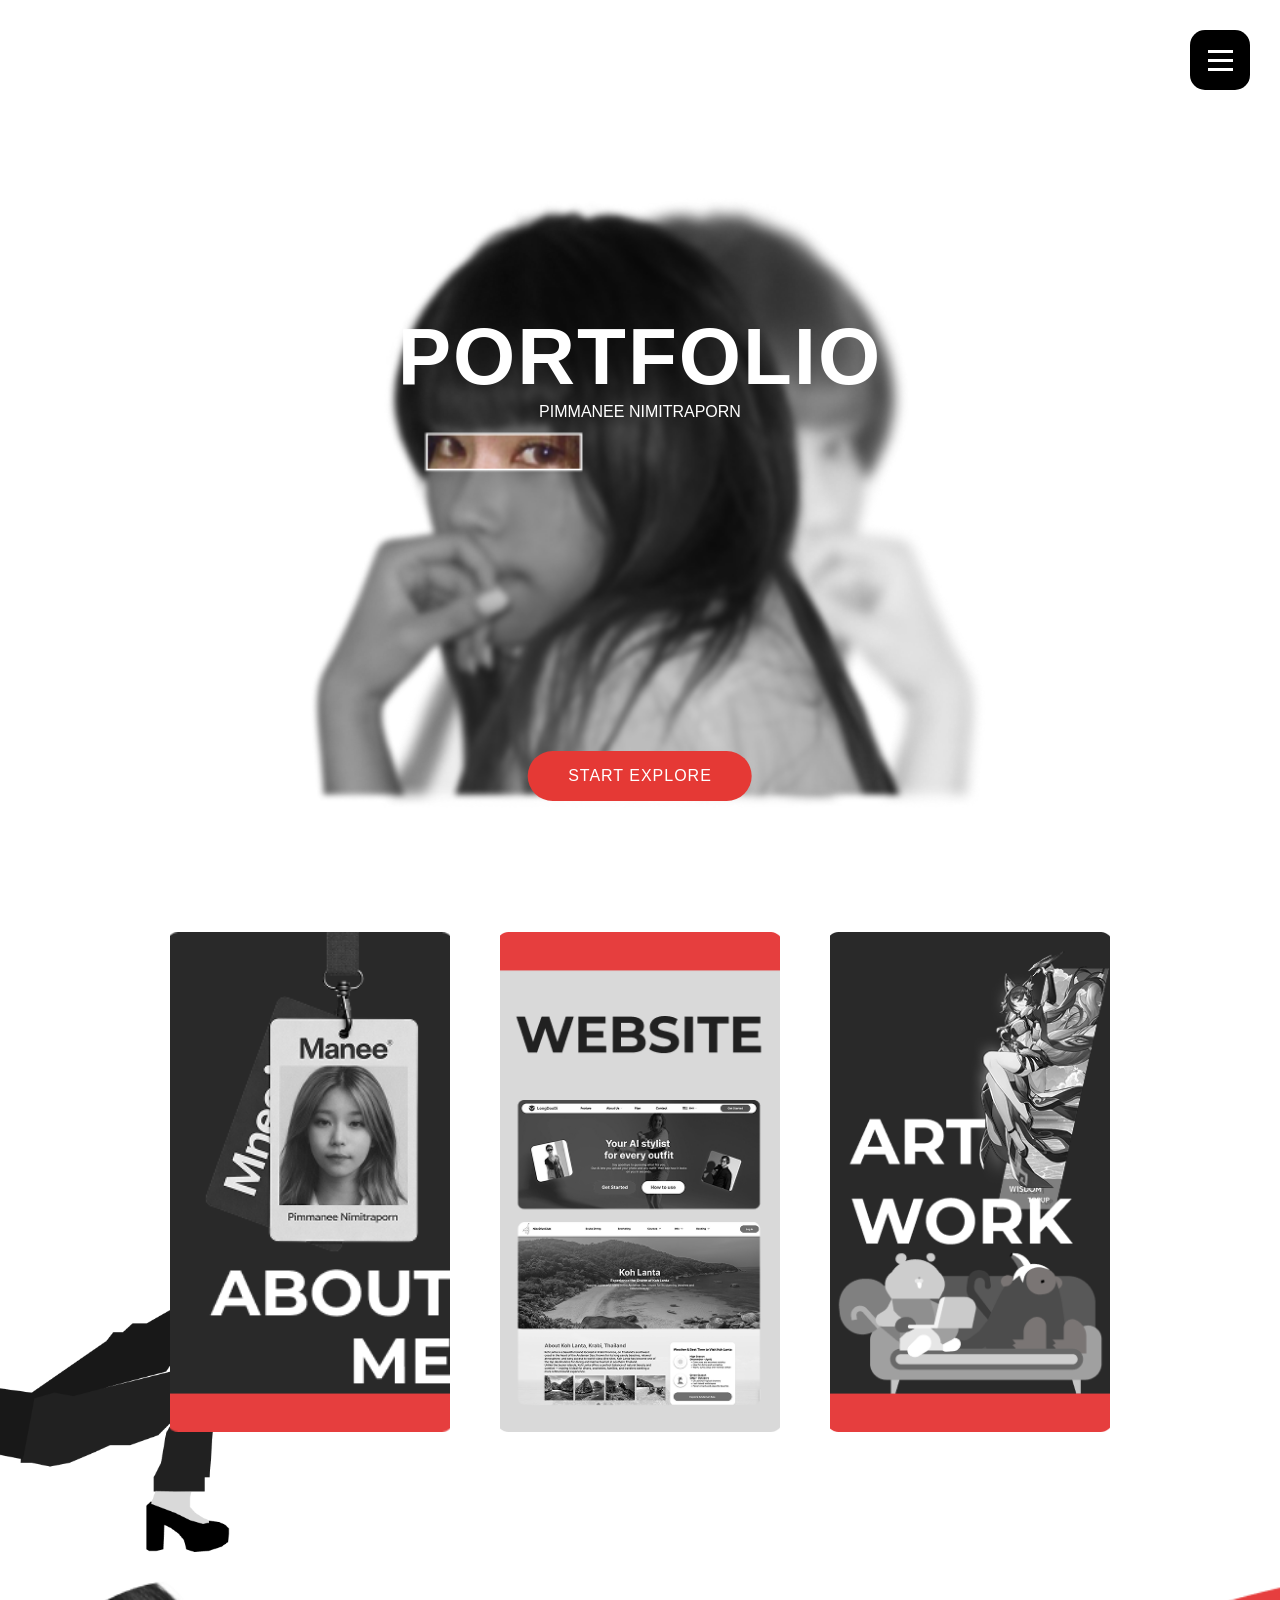
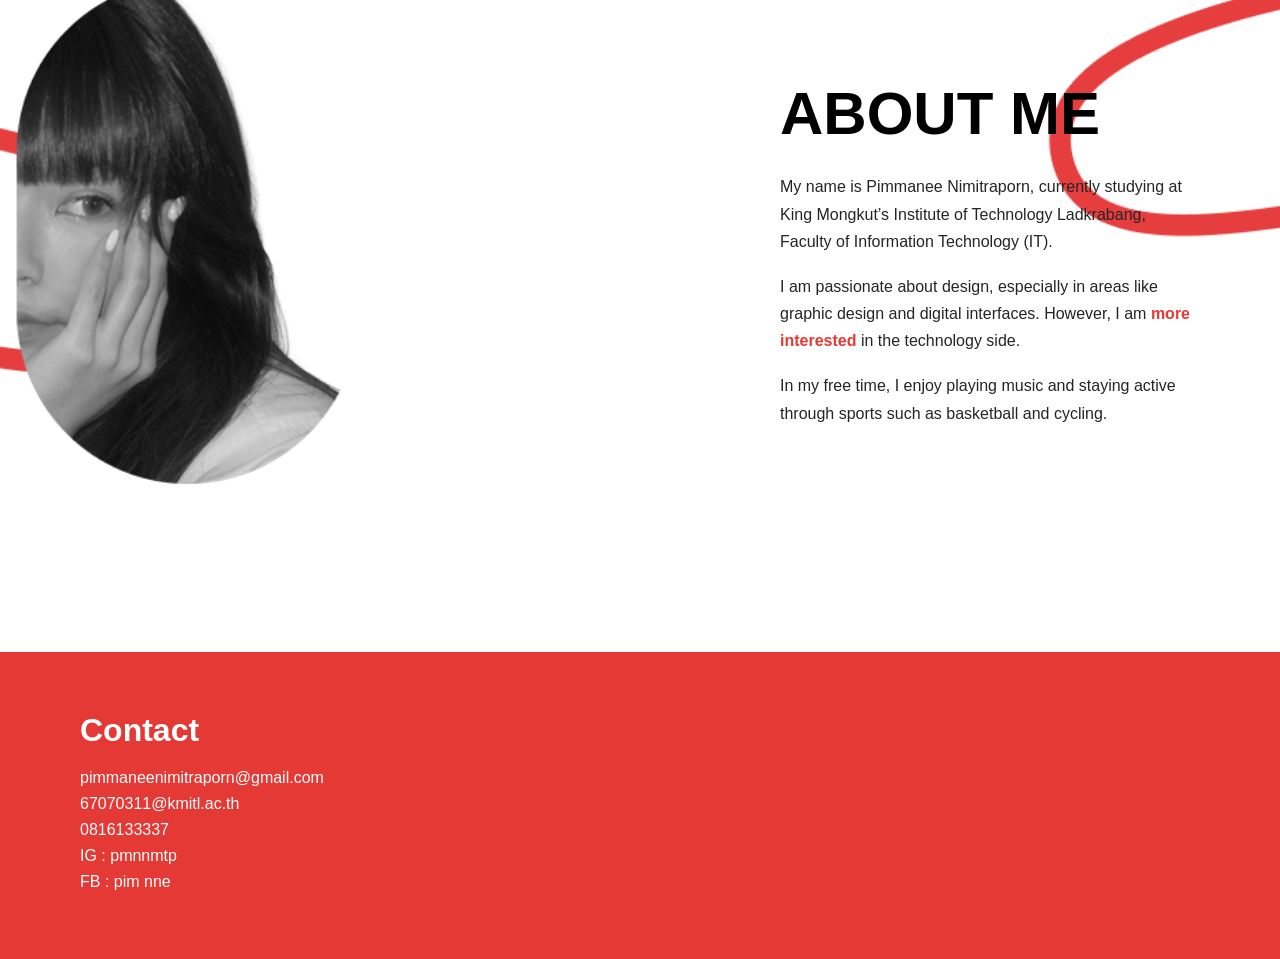
==== index.html @ e29a36db "fix" ====
<!DOCTYPE html>
<html lang="en">
<head>
  <meta charset="UTF-8">
  <title>Portfolio</title>
  <link rel="stylesheet" href="home/style.css">
</head>
<body>

<!-- HERO -->
<section class="hero">
  <img src="home/home_img/hero.png" class="hero-bg">

  <div class="overlay"></div>

  <div class="hero-content">
    <h1>PORTFOLIO</h1>
    <p>PIMMANEE NIMITRAPORN</p>
    <button class="btn" onclick="location.href='../work/index.html'">
  START EXPLORE
</button>
  </div>

    <!-- ปุ่มเมนู -->
    <div class="menu-btn" onclick="toggleMenu()">
    <span></span>
    <span></span>
    <span></span>
    </div>

    <!-- เมนู -->
    <div class="menu-panel" id="menu">
    <ul>
        <li><a href="../home/index.html">Home</a></li>
        <li><a href="./work/work.html">Work</a></li>
        <li><a href="../work/index.html">Contact</a></li>
        </ul>
    </div>
    </section>

<section class="cards-section">

  <!-- รูปด้านซ้าย -->
  <img src="home/home_img/person.png" class="side-img">

  <!-- cards -->
  <div class="cards">
    <img src="home/home_img/card1.png" class="card">
    <img src="home/home_img/card2.png" class="card">
    <img src="home/home_img/card3.png" class="card">
  </div>

</section>

<section class="about">

  <!-- รูป (เส้น + คน) -->
  <img src="home/home_img/about_bg.png" class="about-img">

  <!-- content -->
  <div class="about-content">
    <h2>ABOUT ME</h2>

    <p>
      My name is Pimmanee Nimitraporn, currently studying at King Mongkut’s Institute of Technology Ladkrabang, Faculty of Information Technology (IT).
    </p>

    <p>
      I am passionate about design, especially in areas like graphic design and digital interfaces. However, I am <span class="highlight">more interested</span> in the technology side.
    </p>

    <p>
      In my free time, I enjoy playing music and staying active through sports such as basketball and cycling.
    </p>

    <button class="btn">Click Here To See My Work!</button>
  </div>

</section>

<!-- CONTACT -->
<section class="contact">
  <h2>Contact</h2>
  <p>pimmaneenimitraporn@gmail.com</p>
  <p>67070311@kmitl.ac.th</p>
  <p>0816133337</p>
  <p>IG : pmnnmtp</p>
  <p>FB : pim nne</p>
</section>
    <script src="home/script.js"></script>
</body>
</html>
---- home/style.css ----
* {
  margin: 0;
  padding: 0;
  box-sizing: border-box;
  font-family: 'Poppins', sans-serif;
}

/* HERO */
.hero {
  position: relative;
  overflow: hidden;
}

.hero-bg {
  width: 100%;
  height: 100%;
  object-fit: cover;
  object-position: center;
}


.hero-content {
  position: absolute;
  top: 100%;
  left: 100%;
  color: white;
}

.hero-content h1 {
  font-size: 80px;
  letter-spacing: 2px;
}

.hero-content {
  position: absolute;
  top: 50%;
  left: 50%;
  transform: translate(-50%, -50%);
  text-align: center;
}

/* BUTTON */
.btn {
  margin-top: 60px;
  transform: translateY(300px); /* ดันลงเพิ่ม */

  padding: 16px 40px;   /* 🔥 ปุ่มใหญ่ขึ้น */
  font-size: 16px;      /* 🔥 ตัวหนังสือใหญ่ขึ้น */

  border-radius: 40px;  /* มนขึ้น */
  letter-spacing: 1px;  /* spacing ตัวอักษร */

  background: #e53935;
  color: white;
  border: none;
  cursor: pointer;
  transition: 0.3s;
}

/*----------------- ปุ่ม --------------------*/
.menu-btn {
  position: fixed;
  top: 30px;
  right: 30px;
  width: 60px;
  height: 60px;
  background: black;
  border-radius: 15px;
  display: flex;
  justify-content: center;
  align-items: center;
  flex-direction: column;
  gap: 6px;
  cursor: pointer;
  z-index: 1000;
}

.menu-btn span {
  width: 25px;
  height: 3px;
  background: white;
}

/* panel */
.menu-panel {
  position: fixed;
  top: 0;
  right: -100%;
  width: 30%;
  height: 100vh;
  background: rgba(0,0,0,0.9);
  backdrop-filter: blur(10px);

  display: flex;
  justify-content: center;
  align-items: center;

  transition: 0.4s ease;
  z-index: 999;
}

.menu-panel.active {
  right: 0;
}

/* list */
.menu-panel ul {
  list-style: none;
  text-align: center;
  padding: 0;
}

/* 🔥 สำคัญ: style อยู่ที่ a */
.menu-panel a {
  display: block;
  color: white;
  font-size: 22px;
  margin: 20px 0;
  text-decoration: none;
  transition: 0.3s;
  text-decoration: none;
}

/* hover เท่ๆ */
.menu-panel a:hover {
  color: #e53935;
  transform: scale(1.1);
}

/* click effect */
.menu-panel a:active {
  transform: scale(0.95);
}

/* ------------------- CARD SECTION -------------------*/
.cards-section {
  position: relative;
  padding: 120px 0;
  overflow: hidden;
}

/* รูปซ้าย */
.side-img {
  position: absolute;
  left: 0;
  bottom: 0;
  width: 320px;
  z-index: 0;
}

/* container */
.cards {
  display: flex;
  justify-content: center;
  align-items: flex-end; /* 🔥 ทำให้ฐานเท่ากัน */
  gap: 50px;
  position: relative;
  z-index: 1;
}

/* card (เป็นรูปเลย) */
.card {
  width: 280px;
  height: 500px;
  object-fit: cover;
  cursor: pointer;
  transition: 0.3s;
}

/* hover */
.card:hover {
  transform: translateY(-12px) scale(1.05);
  box-shadow: 0 20px 40px rgba(0,0,0,0.2);
}

/* SECTION */
.about {
  position: relative;
  width: 100%;
  min-height: 700px;
  overflow: hidden;

  display: flex;
  align-items: center;
  padding: 100px 80px;
}

/* รูป */
.about-img {
  position: absolute;
  top: 0;
  left: 0;
  width: 100%;
  height: 100%;
  object-fit: cover;

}

/* content */
.about-content {
  position: relative;
  z-index: 1;

  max-width: 600px;
  margin-left: 700px;

  color: rgb(0, 0, 0);
}

/* title */
.about-content h2 {
  font-size: 60px;
  margin-bottom: 25px;
}

/* text */
.about-content p {
  margin-bottom: 18px;
  line-height: 1.7;
  color: #252525;
}

/* highlight */
.highlight {
  color: #e53935;
  font-weight: 600;
}

/* button */
.btn {
  margin-top: 30px;
  padding: 16px 40px;
  border-radius: 40px;
  background: #e53935;
  color: white;
  border: none;
  cursor: pointer;
  transition: 0.3s;
}

/* CONTACT */
.contact {
  background: #e53935;
  color: white;
  padding: 60px 80px;
}

.contact h2 {
  font-size: 32px;
  margin-bottom: 20px;
}

.contact p {
  margin-bottom: 8px;
}
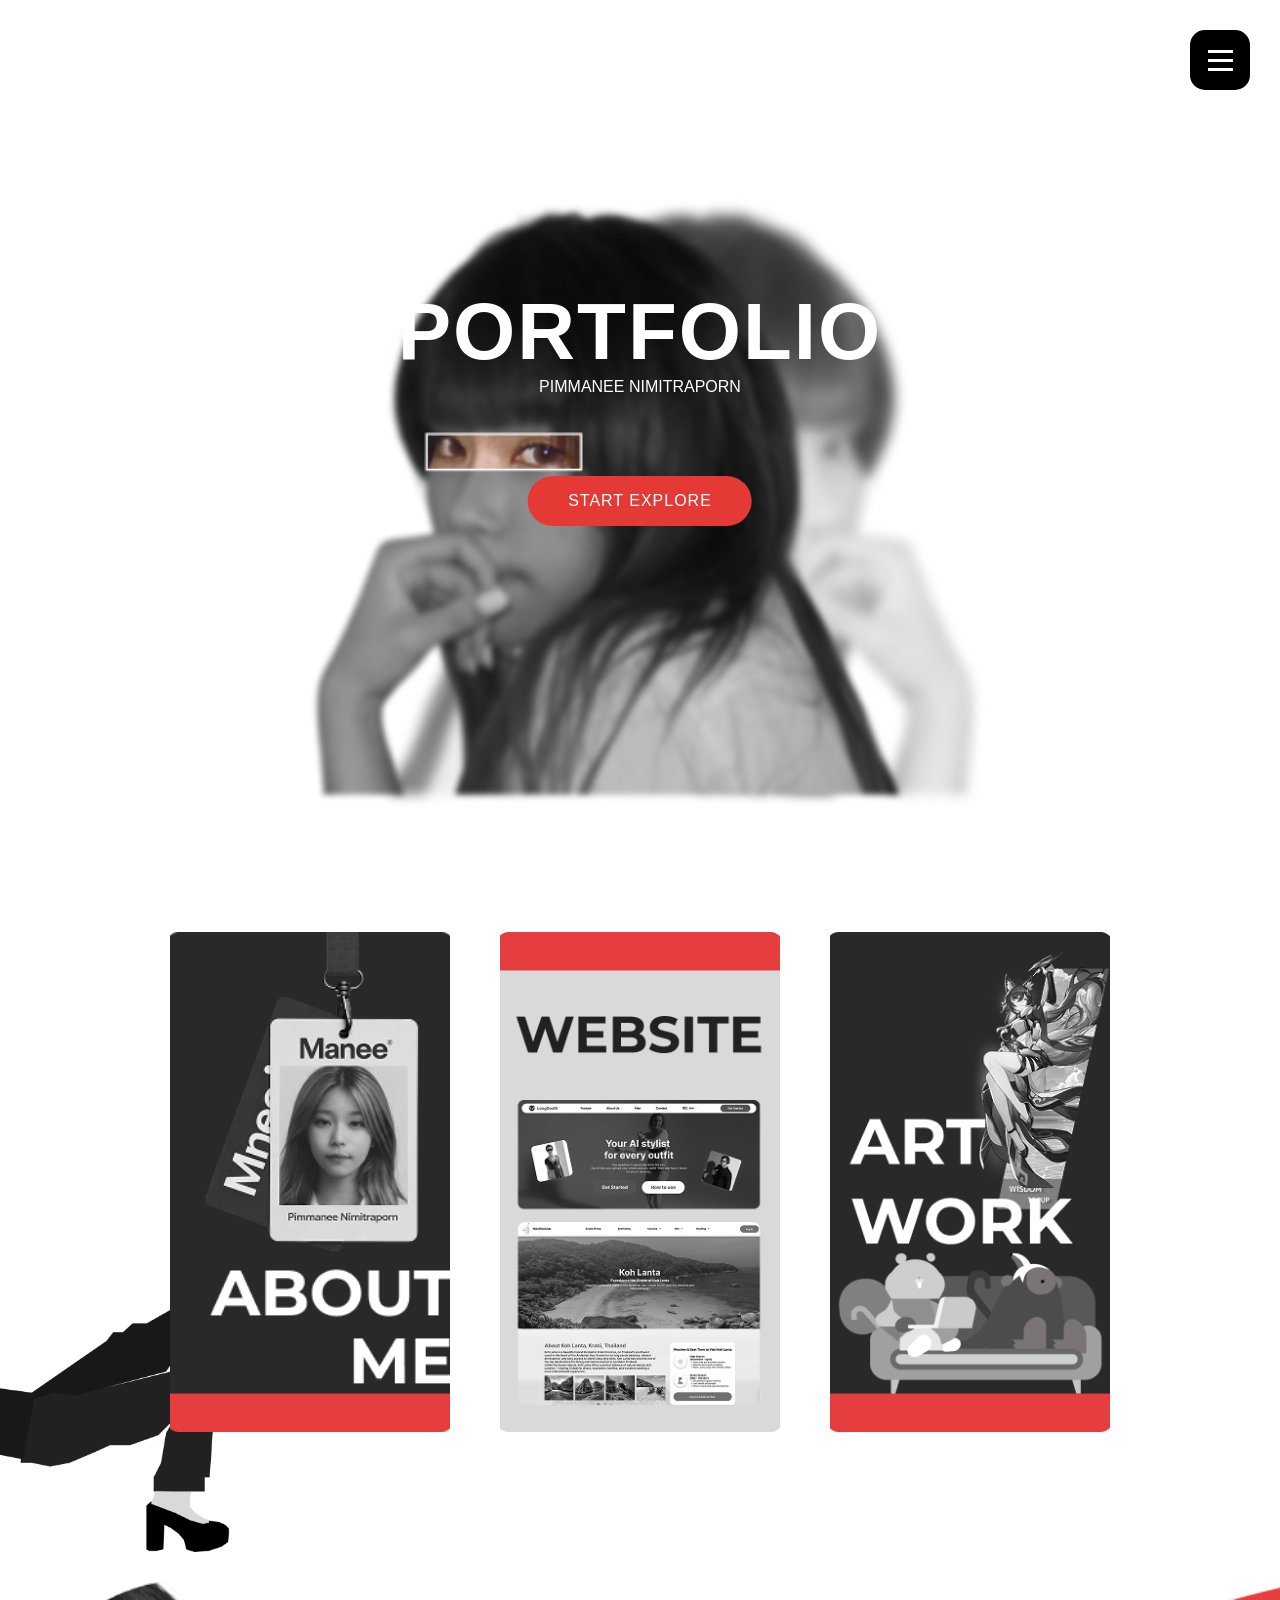
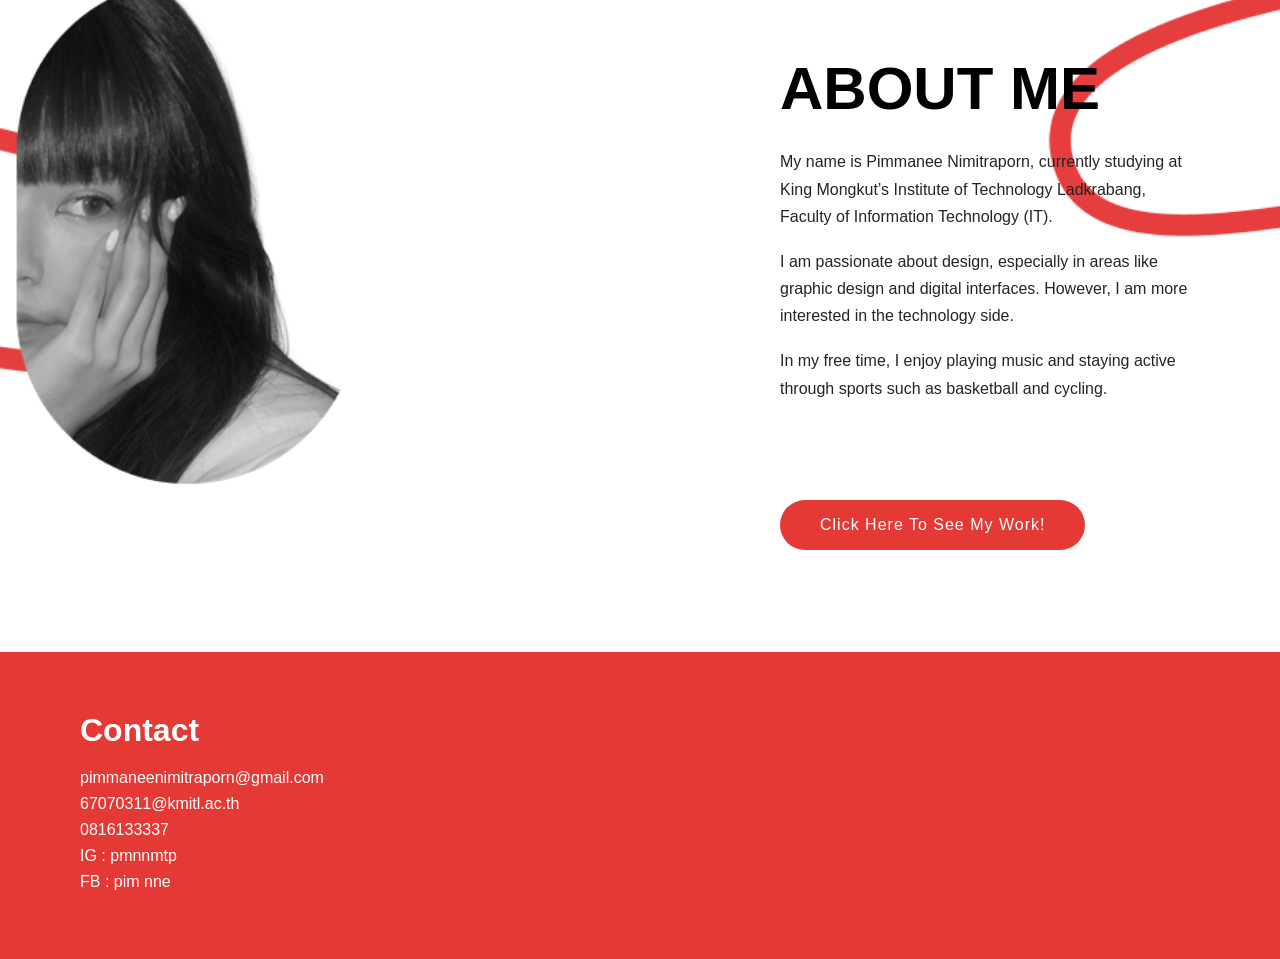
==== commit 32307fc0: "new" ====
--- a/index.html
+++ b/index.html
@@ -3,6 +3,7 @@
 <head>
   <meta charset="UTF-8">
   <title>Portfolio</title>
+  <meta name="viewport" content="width=device-width, initial-scale=1.0">
   <link rel="stylesheet" href="home/style.css">
 </head>
 <body>
@@ -16,7 +17,7 @@
   <div class="hero-content">
     <h1>PORTFOLIO</h1>
     <p>PIMMANEE NIMITRAPORN</p>
-    <button class="btn" onclick="location.href='../work/index.html'">
+    <button class="btn" onclick="location.href='../work/work.html'">
   START EXPLORE
 </button>
   </div>
@@ -31,7 +32,7 @@
     <!-- เมนู -->
     <div class="menu-panel" id="menu">
     <ul>
-        <li><a href="../home/index.html">Home</a></li>
+        <li><a href="index.html">Home</a></li>
         <li><a href="./work/work.html">Work</a></li>
         <li><a href="../work/index.html">Contact</a></li>
         </ul>
--- a/home/style.css
+++ b/home/style.css
@@ -41,8 +41,7 @@
 
 /* BUTTON */
 .btn {
-  margin-top: 60px;
-  transform: translateY(300px); /* ดันลงเพิ่ม */
+  margin-top: 80px;
 
   padding: 16px 40px;   /* 🔥 ปุ่มใหญ่ขึ้น */
   font-size: 16px;      /* 🔥 ตัวหนังสือใหญ่ขึ้น */
@@ -173,7 +172,7 @@
   box-shadow: 0 20px 40px rgba(0,0,0,0.2);
 }
 
-/* SECTION */
+/*---------- SECTION------------ */
 .about {
   position: relative;
   width: 100%;
@@ -220,23 +219,6 @@
   color: #252525;
 }
 
-/* highlight */
-.highlight {
-  color: #e53935;
-  font-weight: 600;
-}
-
-/* button */
-.btn {
-  margin-top: 30px;
-  padding: 16px 40px;
-  border-radius: 40px;
-  background: #e53935;
-  color: white;
-  border: none;
-  cursor: pointer;
-  transition: 0.3s;
-}
 
 /* CONTACT */
 .contact {
@@ -252,4 +234,119 @@
 
 .contact p {
   margin-bottom: 8px;
+}
+
+/* ================= MOBILE ================= */
+@media (max-width: 768px) {
+
+  /* HERO */
+  .hero {
+    height: 100vh;
+  }
+
+  .hero-bg {
+    height: 100%;
+  }
+
+  .hero-content h1 {
+    font-size: 40px; /* 🔥 ลดจาก 80 */
+  }
+
+  .btn {
+    margin-top: 30px;
+    padding: 12px 30px;
+    font-size: 14px;
+  }
+
+  /* MENU */
+  .menu-panel {
+    width: 100%; /* 🔥 เต็มจอ */
+  }
+
+  .menu-panel a {
+    font-size: 18px;
+  }
+
+  .menu-btn {
+    width: 50px;
+    height: 50px;
+  }
+
+  /* CARDS */
+  .cards {
+    flex-direction: column; /* 🔥 เรียงลง */
+    align-items: center;
+    gap: 30px;
+  }
+
+  .card {
+    width: 90%;
+    height: 400px;
+  }
+
+  .side-img {
+    display: none; /* 🔥 เอาออกไม่ให้รก */
+  }
+
+  /* ABOUT */
+  .about {
+    flex-direction: column;
+    padding: 60px 20px;
+    text-align: center;
+  }
+
+  .about-img {
+    position: relative;
+    height: 300px;
+  }
+
+  .about-content {
+    margin-left: 0;
+    max-width: 100%;
+    margin-top: 30px;
+  }
+
+  .about-content h2 {
+    font-size: 36px;
+  }
+
+  .about-content p {
+    font-size: 14px;
+  }
+
+  /* CONTACT */
+  .contact {
+    padding: 40px 20px;
+    text-align: center;
+  }
+
+  .contact h2 {
+    font-size: 24px;
+  }
+
+  .contact p {
+    font-size: 14px;
+  }
+}
+
+
+/* ================= TABLET ================= */
+@media (max-width: 1024px) {
+
+  .hero-content h1 {
+    font-size: 55px;
+  }
+
+  .cards {
+    gap: 30px;
+  }
+
+  .card {
+    width: 220px;
+    height: 420px;
+  }
+
+  .about-content {
+    margin-left: 200px;
+  }
 }
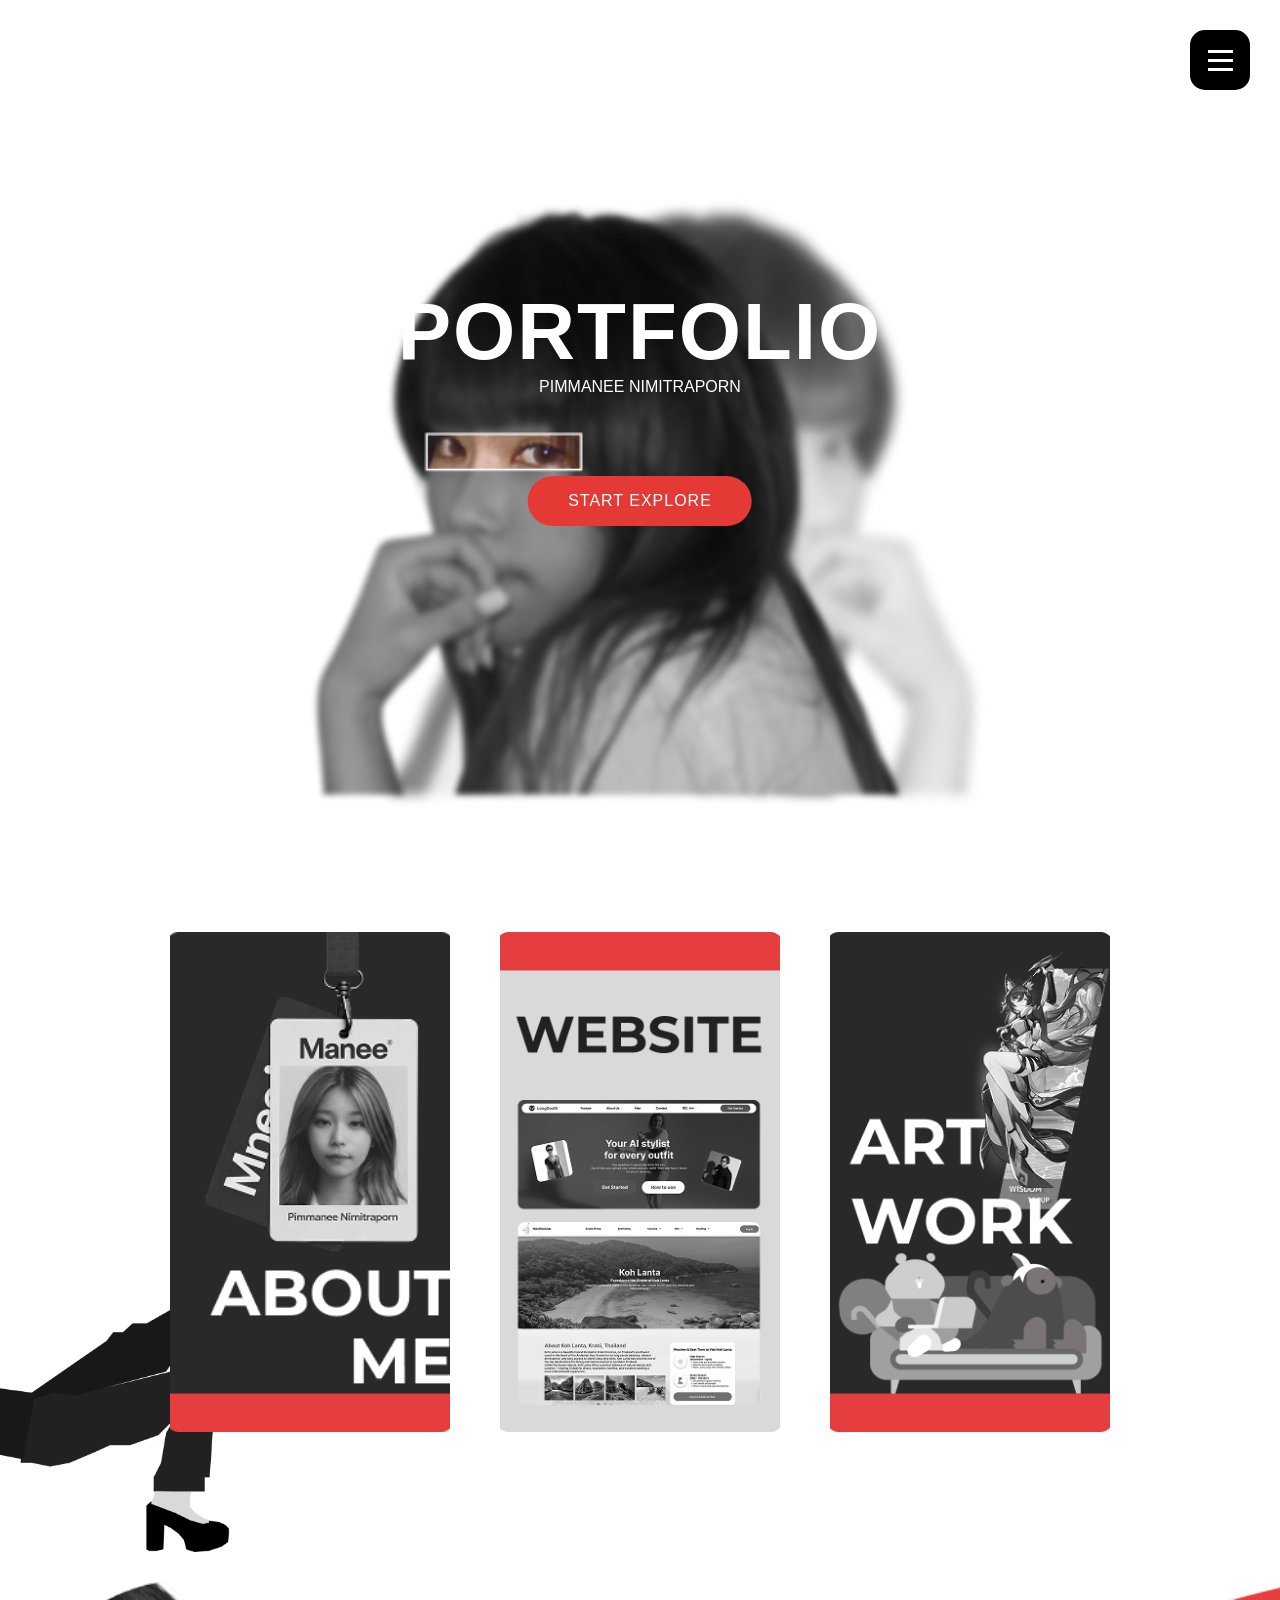
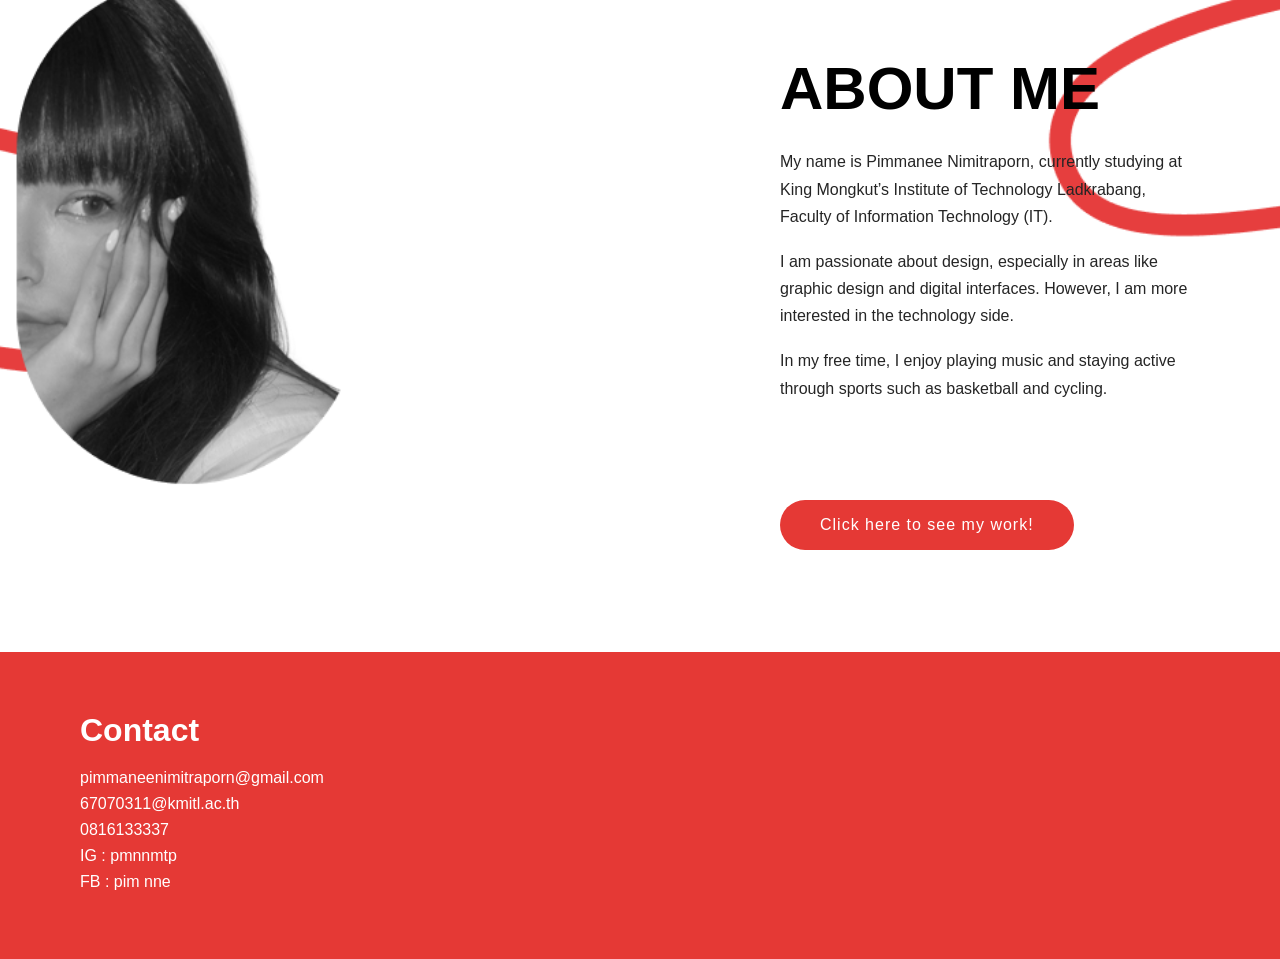
==== commit 70bf07d1: "q" ====
--- a/index.html
+++ b/index.html
@@ -34,7 +34,7 @@
     <ul>
         <li><a href="index.html">Home</a></li>
         <li><a href="./work/work.html">Work</a></li>
-        <li><a href="../work/index.html">Contact</a></li>
+        <li><a href="index.html">Contact</a></li>
         </ul>
     </div>
     </section>
@@ -74,7 +74,7 @@
       In my free time, I enjoy playing music and staying active through sports such as basketball and cycling.
     </p>
 
-    <button class="btn">Click Here To See My Work!</button>
+    <button class="btn" onclick="location.href='../work/work.html'">Click here to see my work!</button>
   </div>
 
 </section>
--- a/home/style.css
+++ b/home/style.css
@@ -236,117 +236,3 @@
   margin-bottom: 8px;
 }
 
-/* ================= MOBILE ================= */
-@media (max-width: 768px) {
-
-  /* HERO */
-  .hero {
-    height: 100vh;
-  }
-
-  .hero-bg {
-    height: 100%;
-  }
-
-  .hero-content h1 {
-    font-size: 40px; /* 🔥 ลดจาก 80 */
-  }
-
-  .btn {
-    margin-top: 30px;
-    padding: 12px 30px;
-    font-size: 14px;
-  }
-
-  /* MENU */
-  .menu-panel {
-    width: 100%; /* 🔥 เต็มจอ */
-  }
-
-  .menu-panel a {
-    font-size: 18px;
-  }
-
-  .menu-btn {
-    width: 50px;
-    height: 50px;
-  }
-
-  /* CARDS */
-  .cards {
-    flex-direction: column; /* 🔥 เรียงลง */
-    align-items: center;
-    gap: 30px;
-  }
-
-  .card {
-    width: 90%;
-    height: 400px;
-  }
-
-  .side-img {
-    display: none; /* 🔥 เอาออกไม่ให้รก */
-  }
-
-  /* ABOUT */
-  .about {
-    flex-direction: column;
-    padding: 60px 20px;
-    text-align: center;
-  }
-
-  .about-img {
-    position: relative;
-    height: 300px;
-  }
-
-  .about-content {
-    margin-left: 0;
-    max-width: 100%;
-    margin-top: 30px;
-  }
-
-  .about-content h2 {
-    font-size: 36px;
-  }
-
-  .about-content p {
-    font-size: 14px;
-  }
-
-  /* CONTACT */
-  .contact {
-    padding: 40px 20px;
-    text-align: center;
-  }
-
-  .contact h2 {
-    font-size: 24px;
-  }
-
-  .contact p {
-    font-size: 14px;
-  }
-}
-
-
-/* ================= TABLET ================= */
-@media (max-width: 1024px) {
-
-  .hero-content h1 {
-    font-size: 55px;
-  }
-
-  .cards {
-    gap: 30px;
-  }
-
-  .card {
-    width: 220px;
-    height: 420px;
-  }
-
-  .about-content {
-    margin-left: 200px;
-  }
-}
